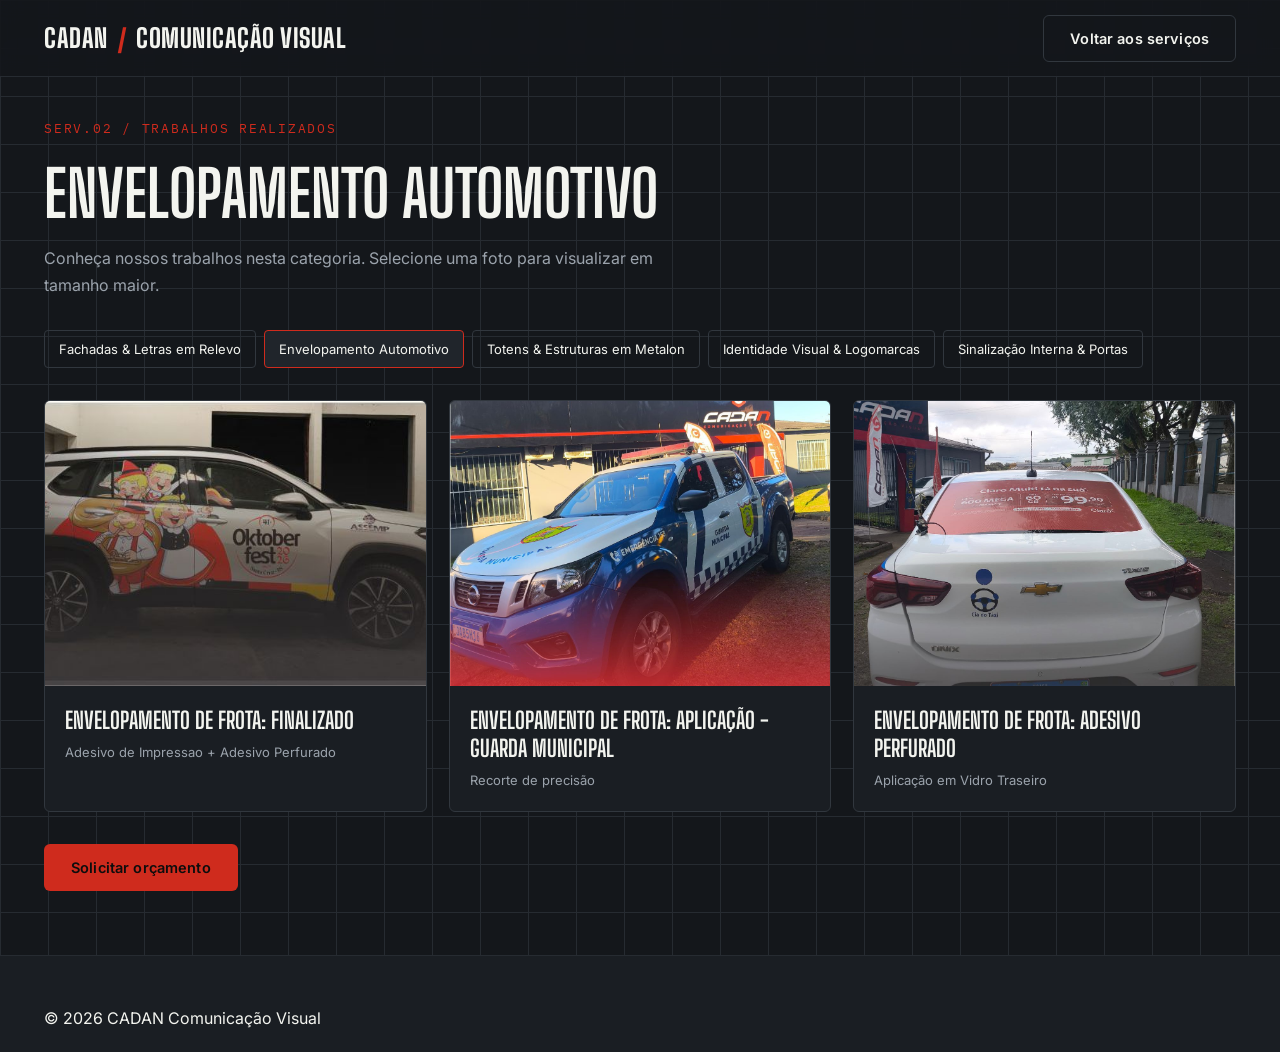
==== envelopamento.html @ c6b0a287 "Add files via upload" ====
<!DOCTYPE html>
<html lang="pt-BR">
<head>
<meta charset="UTF-8"><meta name="viewport" content="width=device-width, initial-scale=1.0">
<title>Envelopamento Automotivo — CADAN Comunicação Visual</title>
<meta name="description" content="Trabalhos de Envelopamento Automotivo da CADAN Comunicação Visual.">
<link rel="preconnect" href="https://fonts.googleapis.com">
<link href="https://fonts.googleapis.com/css2?family=Big+Shoulders+Display:wght@600;700;800;900&amp;family=Inter:wght@400;500;600;700&amp;family=IBM+Plex+Mono:wght@400;500&amp;display=swap" rel="stylesheet">
<link rel="stylesheet" href="galerias.css">
</head>
<body>
<header class="gallery-header"><div class="wrap nav"><a href="index.html" class="logo">CADAN<span> / </span>Comunicação Visual</a><a class="btn btn--ghost" href="index.html#servicos">Voltar aos serviços</a></div></header>
<main class="gallery-main grid-bg"><div class="wrap">
<div class="eyebrow">SERV.02 / Trabalhos realizados</div>
<h1>Envelopamento Automotivo</h1>
<p class="gallery-lede">Conheça nossos trabalhos nesta categoria. Selecione uma foto para visualizar em tamanho maior.</p>
<nav class="category-nav" aria-label="Categorias de trabalhos"><a href="fachadas.html">Fachadas &amp; Letras em Relevo</a><a href="envelopamento.html" aria-current="page">Envelopamento Automotivo</a><a href="totens-metalon.html">Totens &amp; Estruturas em Metalon</a><a href="identidade-visual.html">Identidade Visual &amp; Logomarcas</a><a href="sinalizacao.html">Sinalização Interna &amp; Portas</a></nav>
<!-- PARA ADICIONAR UMA FOTO: copie este bloco para dentro de .work-grid.
Se a página ainda não tem .work-grid, substitua .empty-gallery por <div class="work-grid"> e coloque os blocos dentro dela, fechando com </div>.
<figure class="work-card">
  <a class="work-photo" href="fotos/NOME-DA-FOTO.jpg" target="_blank" rel="noopener" aria-label="Ampliar foto do projeto">
    <img src="fotos/NOME-DA-FOTO.jpg" alt="Descrição do trabalho realizado" loading="lazy" width="800" height="600">
  </a>
  <figcaption><h2>Nome do projeto</h2><p>Material e acabamento</p></figcaption>
</figure>
-->
<div class="work-grid"><figure class="work-card">
  <a class="work-photo" href="fotos/portfolio-02-envelopamento-frota-a.jpg" target="_blank" rel="noopener" aria-label="Ampliar foto: Envelopamento de Frota: Finalizado">
    <img src="fotos/portfolio-02-envelopamento-frota-a.jpg" alt="Envelopamento de Frota: Finalizado" loading="lazy" width="800" height="600">
  </a>
  <figcaption><h2>Envelopamento de Frota: Finalizado</h2><p>Adesivo de Impressao + Adesivo Perfurado</p></figcaption>
</figure>
<figure class="work-card">
  <a class="work-photo" href="fotos/portfolio-02-envelopamento-frota-b.jpg" target="_blank" rel="noopener" aria-label="Ampliar foto: Envelopamento de Frota: Aplicação - Guarda Municipal ">
    <img src="fotos/portfolio-02-envelopamento-frota-b.jpg" alt="Envelopamento de Frota: Aplicação - Guarda Municipal " loading="lazy" width="800" height="600">
  </a>
  <figcaption><h2>Envelopamento de Frota: Aplicação - Guarda Municipal </h2><p>Recorte de precisão</p></figcaption>
</figure>
<figure class="work-card">
  <a class="work-photo" href="fotos/portfolio-02-envelopamento-frota-c.jpg" target="_blank" rel="noopener" aria-label="Ampliar foto: Envelopamento de Frota: Adesivo Perfurado">
    <img src="fotos/portfolio-02-envelopamento-frota-c.jpg" alt="Envelopamento de Frota: Adesivo Perfurado" loading="lazy" width="800" height="600">
  </a>
  <figcaption><h2>Envelopamento de Frota: Adesivo Perfurado</h2><p>Aplicação em Vidro Traseiro</p></figcaption>
</figure>
</div>
<a href="https://wa.link/sqr8dh" target="_blank" rel="noopener" class="btn btn--primary">Solicitar orçamento</a>
</div></main>
<footer><div class="wrap"><p>© 2026 CADAN Comunicação Visual</p></div></footer>
<script>
// Mostra uma mensagem discreta quando a foto ainda não foi enviada ao site.
document.querySelectorAll('.work-photo img').forEach(img => {
  const missing = () => {
    const link = img.parentElement;
    const label = document.createElement('span');
    label.textContent = 'Foto indisponível no momento';
    link.replaceChildren(label);
    link.removeAttribute('href');
    link.removeAttribute('aria-label');
  };
  img.addEventListener('error', missing, {once: true});
  if (img.complete && img.naturalWidth === 0) missing();
});
</script>
</body></html>
---- galerias.css ----
:root{
    --bg:#14171B;
    --bg-alt:#1A1E23;
    --surface:#20252B;
    --surface-2:#252B32;
    --ink:#F3F4EF;
    --ink-dim:#9BA3AC;
    --ink-faint:#5C636B;
    --orange:#CF2B1D;
    --orange-dim:#A82215;
    --blue:#E63A2B;
    --line:#31373E;
    --line-soft:#262B31;
    --radius:6px;
    --wrap:1240px;
  }
  *{box-sizing:border-box;margin:0;padding:0;}
  html{scroll-behavior:smooth;}
  body{
    background:var(--bg);
    color:var(--ink);
    font-family:'Inter',sans-serif;
    -webkit-font-smoothing:antialiased;
    overflow-x:hidden;
  }
  .mono{font-family:'IBM Plex Mono',monospace;}
  .display{font-family:'Big Shoulders Display',sans-serif;text-transform:uppercase;}
  img,svg{display:block;max-width:100%;}
  a{color:inherit;text-decoration:none;}
  ul{list-style:none;}
  button{font:inherit;cursor:pointer;}
  .wrap{max-width:var(--wrap);margin:0 auto;padding:0 24px;}
  ::selection{background:var(--orange);color:#14171B;}

  /* background blueprint grid */
  .grid-bg{
    background-image:
      linear-gradient(var(--line-soft) 1px, transparent 1px),
      linear-gradient(90deg, var(--line-soft) 1px, transparent 1px);
    background-size:48px 48px;
  }

  /* eyebrow / catalog label */
  .eyebrow{
    display:flex;align-items:center;gap:10px;
    font-family:'IBM Plex Mono',monospace;
    font-size:12.5px;letter-spacing:.14em;text-transform:uppercase;
    color:var(--orange);margin-bottom:12px;
  }

  /* corner register marks — signature element */
  .reg{position:relative;}
  .reg::before,.reg::after,.reg .rc1,.reg .rc2{
    content:'';position:absolute;width:14px;height:14px;
    border:1.5px solid var(--ink-faint);
    opacity:.55;pointer-events:none;transition:border-color .25s, opacity .25s;
  }
  .reg::before{top:-1px;left:-1px;border-right:none;border-bottom:none;}
  .reg::after{bottom:-1px;right:-1px;border-left:none;border-top:none;}
  .reg .rc1{top:-1px;right:-1px;border-left:none;border-bottom:none;}
  .reg .rc2{bottom:-1px;left:-1px;border-right:none;border-top:none;}
  .reg:hover::before,.reg:hover::after,.reg:hover .rc1,.reg:hover .rc2{
    border-color:var(--orange);opacity:1;
  }

  /* buttons */
  .btn{
    display:inline-flex;align-items:center;gap:9px;
    padding:14px 26px;border-radius:var(--radius);
    font-weight:600;font-size:14.5px;letter-spacing:.01em;
    border:1px solid transparent;transition:transform .18s ease, background .18s ease, border-color .18s ease;
    white-space:nowrap;
  }
  .btn:active{transform:scale(.97);}
  .btn--primary{background:var(--orange);color:#0D0D0D;}
  .btn--primary:hover{background:#ff6c39;}
  .btn--ghost{border-color:var(--line);color:var(--ink);}
  .btn--ghost:hover{border-color:var(--ink-dim);}
  .btn--wpp{background:#1FAF57;color:#fff;}
  .btn--wpp:hover{background:#22c463;}

  /* ---------------- HEADER ---------------- */
  header{
    position:fixed;top:0;left:0;right:0;z-index:100;
    background:rgba(20,23,27,.82);backdrop-filter:blur(10px);
    border-bottom:1px solid var(--line-soft);
  }
  .nav{display:flex;align-items:center;justify-content:space-between;height:76px;}
  .logo{display:flex;align-items:center;gap:9px;font-family:'Big Shoulders Display',sans-serif;font-weight:800;font-size:26px;letter-spacing:.02em;text-transform:uppercase;}
  .logo span{color:var(--orange);}
  .logo .dot{width:9px;height:9px;background:var(--orange);display:inline-block;border-radius:1px;}
  .logo-mark{height:34px;width:auto;}
  .nav-links{display:flex;align-items:center;gap:34px;}
  .nav-links a{
    font-size:14px;color:var(--ink-dim);font-weight:500;position:relative;padding:4px 0;
    transition:color .2s;
  }
  .nav-links a:hover{color:var(--ink);}
  .nav-links a::after{content:'';position:absolute;left:0;bottom:-2px;width:0;height:1px;background:var(--orange);transition:width .2s;}
  .nav-links a:hover::after{width:100%;}
  .nav-cta{display:flex;align-items:center;gap:16px;}
  .burger{display:none;flex-direction:column;gap:5px;background:none;border:none;padding:6px;}
  .burger span{width:22px;height:2px;background:var(--ink);}

  /* ---------------- HERO ---------------- */
  .hero{
    padding:140px 0 76px;position:relative;
    background:
      radial-gradient(ellipse 900px 500px at 82% 20%, rgba(207,43,29,.12), transparent 60%),
      radial-gradient(ellipse 700px 500px at 8% 90%, rgba(207,43,29,.08), transparent 60%),
      var(--bg);
  }
  .hero-grid{display:grid;grid-template-columns:1.05fr .95fr;gap:56px;align-items:center;}
  .hero-text{}
  .hero-stats--mobile{display:none;}
  .hero h1{
    font-family:'Big Shoulders Display',sans-serif;font-weight:800;
    font-size:clamp(40px,5.4vw,68px);line-height:.98;letter-spacing:.005em;
    text-transform:uppercase;
  }
  .hero h1 .accent{color:var(--orange);}
  .hero p.lede{
    margin-top:24px;font-size:17px;line-height:1.6;color:var(--ink-dim);max-width:480px;
  }
  .hero-actions{display:flex;gap:14px;margin-top:26px;flex-wrap:wrap;}
  .hero-stats{display:flex;gap:36px;margin-top:36px;padding-top:20px;border-top:1px solid var(--line-soft);}
  .hero-stats div b{display:block;font-family:'Big Shoulders Display',sans-serif;font-size:30px;font-weight:800;color:var(--ink);}
  .hero-stats div span{font-size:12.5px;color:var(--ink-faint);font-family:'IBM Plex Mono',monospace;text-transform:uppercase;letter-spacing:.06em;}

  .hero-art{position:relative;}
  .hero-art-frame{
    border:1px solid var(--line);background:var(--bg-alt);border-radius:var(--radius);
    padding:26px 18px 18px;position:relative;
  }
  .hero-art-frame .tag{
    position:absolute;top:-11px;left:18px;background:var(--bg);padding:0 8px;
    font-family:'IBM Plex Mono',monospace;font-size:11px;letter-spacing:.08em;color:var(--ink-faint);
  }

  /* ---------------- SECTION SHELL ---------------- */
  section{padding:84px 0;border-top:1px solid var(--line-soft);}
  .head-row{display:flex;justify-content:space-between;align-items:flex-end;gap:24px;margin-bottom:38px;flex-wrap:wrap;}
  .head-row h2{
    font-family:'Big Shoulders Display',sans-serif;font-weight:800;text-transform:uppercase;
    font-size:clamp(30px,3.6vw,44px);line-height:1;max-width:640px;
  }
  .head-row p{color:var(--ink-dim);max-width:380px;font-size:15px;line-height:1.6;}

  /* ---------------- SERVICES ---------------- */
  .services{background:var(--bg-alt);}
  .svc-grid{display:grid;grid-template-columns:repeat(3,1fr);gap:1px;background:var(--line-soft);border:1px solid var(--line-soft);}
  .svc-card{
    background:var(--bg-alt);padding:34px 30px 30px;position:relative;
    transition:background .25s;
  }
  .svc-card:hover{background:var(--surface);}
  .svc-num{font-family:'IBM Plex Mono',monospace;font-size:11.5px;color:var(--ink-faint);letter-spacing:.06em;margin-bottom:22px;display:block;}
  .svc-icon{width:40px;height:40px;color:var(--orange);margin-bottom:20px;}
  .svc-card h3{font-family:'Big Shoulders Display',sans-serif;font-size:22px;font-weight:700;text-transform:uppercase;margin-bottom:10px;letter-spacing:.01em;}
  .svc-card p{color:var(--ink-dim);font-size:14px;line-height:1.65;margin-bottom:18px;}
  .svc-specs{display:flex;flex-wrap:wrap;gap:6px;}
  .svc-specs span{
    font-family:'IBM Plex Mono',monospace;font-size:10.5px;color:var(--ink-faint);
    border:1px solid var(--line);padding:3px 8px;border-radius:3px;letter-spacing:.02em;
  }

  /* ---------------- PORTFOLIO ---------------- */
  .folio-grid{
    display:grid;grid-template-columns:repeat(4,1fr);grid-auto-rows:130px;gap:10px;
  }
  .folio-item{
    position:relative;overflow:hidden;border-radius:var(--radius);cursor:pointer;
    border:1px solid var(--line-soft);
  }
  .folio-item.s-a{grid-column:span 2;grid-row:span 3;}
  .folio-item.s-b{grid-column:span 2;grid-row:span 2;}
  .folio-item.s-c{grid-column:span 1;grid-row:span 3;}
  .folio-item.s-d{grid-column:span 1;grid-row:span 3;}
  .folio-item.s-e{grid-column:span 2;grid-row:span 2;}
  .folio-item.s-f{grid-column:span 2;grid-row:span 2;}
  .folio-item img{position:absolute;inset:0;width:100%;height:100%;object-fit:cover;transition:transform .4s ease, filter .3s ease, opacity .6s ease;}
  .folio-item:hover img{transform:scale(1.04);}
  .folio-overlay .p-name,.folio-overlay .p-spec{transition:opacity .3s ease;}
  .folio-overlay{
    position:absolute;inset:0;background:linear-gradient(180deg, transparent 40%, rgba(15,17,19,.92) 100%);
    display:flex;flex-direction:column;justify-content:flex-end;padding:16px;
    opacity:0;transform:translateY(8px);transition:opacity .3s ease, transform .3s ease;
  }
  .folio-item:hover .folio-overlay{opacity:1;transform:translateY(0);}
  .folio-overlay .p-name{font-family:'Big Shoulders Display',sans-serif;font-weight:700;font-size:19px;text-transform:uppercase;letter-spacing:.01em;}
  .folio-overlay .p-spec{font-family:'IBM Plex Mono',monospace;font-size:11px;color:var(--orange);margin-top:4px;letter-spacing:.03em;}
  .folio-more{text-align:center;margin-top:30px;}

  /* ---------------- INSTAGRAM ---------------- */
  .insta{position:relative;background:var(--bg-alt);}
  .insta-grid{display:grid;grid-template-columns:repeat(6,1fr);gap:12px;}
  .insta-item{aspect-ratio:1/1;border-radius:var(--radius);position:relative;overflow:hidden;border:1px solid var(--line-soft);}
  .insta-item img{position:absolute;inset:0;width:100%;height:100%;object-fit:cover;}
  .insta-item::after{
    content:'';position:absolute;inset:0;background:rgba(20,23,27,0);transition:background .25s;
    display:flex;align-items:center;justify-content:center;
  }
  .insta-item:hover::after{background:rgba(20,23,27,.35);}
  .insta-cta{display:flex;justify-content:center;margin-top:30px;}
  .insta-cta a{gap:10px;}

  /* ---------------- CLIENTS MARQUEE ---------------- */
  .clients{padding:64px 0;}
  .marquee{overflow:hidden;position:relative;border-top:1px solid var(--line-soft);border-bottom:1px solid var(--line-soft);padding:36px 0;}
  .marquee::before,.marquee::after{
    content:'';position:absolute;top:0;bottom:0;width:120px;z-index:2;
  }
  .marquee::before{left:0;background:linear-gradient(90deg,var(--bg),transparent);}
  .marquee::after{right:0;background:linear-gradient(270deg,var(--bg),transparent);}
  .marquee-track{display:flex;gap:64px;width:max-content;animation:scroll 17s linear infinite;}
  @keyframes scroll{from{transform:translateX(0);}to{transform:translateX(-50%);}}
  .client-chip{
    display:flex;align-items:center;gap:10px;
    font-family:'Big Shoulders Display',sans-serif;font-size:22px;font-weight:700;text-transform:uppercase;
    color:var(--ink-faint);letter-spacing:.03em;opacity:.75;transition:color .2s,opacity .2s;
  }
  .client-chip:hover{color:var(--ink);opacity:1;}
  .client-chip i{width:6px;height:6px;background:var(--ink-faint);border-radius:50%;display:inline-block;}

  /* ---------------- CTA STRIP ---------------- */
  .cta-strip{
    background:linear-gradient(120deg, var(--surface), var(--bg-alt));
    text-align:center;padding:68px 24px;
  }
  .cta-strip h2{font-family:'Big Shoulders Display',sans-serif;font-size:clamp(30px,4.4vw,52px);font-weight:800;text-transform:uppercase;max-width:760px;margin:0 auto 14px;line-height:1.02;}
  .cta-strip p{color:var(--ink-dim);max-width:520px;margin:0 auto 34px;font-size:15.5px;}

  /* ---------------- FOOTER ---------------- */
  footer{background:var(--bg-alt);border-top:1px solid var(--line-soft);padding:52px 0 24px;}
  .foot-grid{display:grid;grid-template-columns:1.3fr .8fr .8fr .9fr;gap:28px;padding-bottom:34px;border-bottom:1px solid var(--line-soft);}
  .foot-logo-img{height:54px;width:auto;margin-bottom:18px;}
  .foot-grid p{color:var(--ink-faint);font-size:13.5px;line-height:1.7;max-width:280px;}
  .foot-col h4{font-family:'IBM Plex Mono',monospace;font-size:12px;letter-spacing:.1em;text-transform:uppercase;color:var(--ink-dim);margin-bottom:16px;}
  .foot-col a,.foot-col li{display:block;color:var(--ink-faint);font-size:14px;margin-bottom:11px;transition:color .2s;}
  .foot-col a:hover{color:var(--orange);}
  .foot-bottom{display:flex;justify-content:space-between;align-items:center;padding-top:24px;flex-wrap:wrap;gap:12px;}
  .foot-bottom p{color:var(--ink-faint);font-size:12.5px;font-family:'IBM Plex Mono',monospace;}
  .foot-social{display:flex;gap:14px;}
  .foot-social a{width:34px;height:34px;border:1px solid var(--line);border-radius:50%;display:flex;align-items:center;justify-content:center;color:var(--ink-dim);transition:all .2s;}
  .foot-social a:hover{border-color:var(--orange);color:var(--orange);}

  /* ---------------- WHATSAPP FLOAT ---------------- */
  .wpp-float{
    position:fixed;bottom:26px;right:26px;z-index:200;
    width:58px;height:58px;border-radius:50%;background:#1FAF57;
    display:flex;align-items:center;justify-content:center;box-shadow:0 8px 24px rgba(0,0,0,.4);
    animation:pulse 2.4s ease-in-out infinite;
  }
  .wpp-float:hover{background:#22c463;}
  @keyframes pulse{0%,100%{box-shadow:0 8px 24px rgba(31,175,87,.25);}50%{box-shadow:0 8px 24px rgba(31,175,87,.55);}}

  @media (prefers-reduced-motion: reduce){
    html{scroll-behavior:auto;}
    .marquee-track{animation:none;}
    .wpp-float{animation:none;}
  }

  /* ---------------- RESPONSIVE ---------------- */
  @media (max-width:980px){
    .nav-links{display:none;}
    .burger{display:flex;}
    .nav-cta .btn--primary{display:none;}
    .logo{font-size:19px;gap:7px;}
    .logo-mark{height:26px;}
    .hero-grid{grid-template-columns:1.15fr .85fr;gap:16px;align-items:start;}
    .hero{padding-top:104px;}
    .svc-grid{grid-template-columns:repeat(2,1fr);grid-auto-rows:1fr;}
    .folio-grid{grid-template-columns:repeat(2,1fr);grid-auto-rows:150px;}
    .folio-item.s-a,.folio-item.s-e,.folio-item.s-f{grid-column:span 2;grid-row:span 2;}
    .folio-item.s-c,.folio-item.s-d{grid-column:span 1;grid-row:span 2;}
    .insta-grid{grid-template-columns:repeat(3,1fr);}
    .foot-grid{grid-template-columns:1fr 1fr;}
  }
  @media (max-width:600px){
    .wrap{padding:0 18px;}
    .btn{padding:11px 18px;font-size:13px;}
    .nav{height:64px;}
    .hero{padding-top:92px;}
    section{padding:52px 0;}
    .head-row{margin-bottom:26px;}
    .eyebrow{margin-bottom:9px;font-size:11px;}
    .head-row h2{font-size:clamp(26px,7vw,32px);}
    .head-row p{font-size:14px;max-width:100%;}
    #servicos .eyebrow,#portfolio .eyebrow,#instagram .eyebrow{justify-content:center;width:100%;}
    .svc-grid{grid-template-columns:repeat(2,1fr);grid-auto-rows:1fr;}
    .svc-card{padding:16px 14px 16px;display:flex;flex-direction:column;min-width:0;overflow-wrap:break-word;}
    .svc-card h3,.svc-card p{overflow-wrap:break-word;word-break:break-word;}
    .svc-specs{min-width:0;margin-top:auto;}
    .svc-specs span{white-space:normal;}
    .svc-num{margin-bottom:10px;font-size:10px;}
    .svc-icon{width:24px;height:24px;margin-bottom:9px;}
    .svc-card h3{font-size:14.5px;margin-bottom:6px;line-height:1.05;}
    .svc-card p{font-size:11.5px;line-height:1.45;margin-bottom:10px;}
    .svc-specs{gap:4px;}
    .svc-specs span{font-size:8.5px;padding:2px 6px;}
    .hero h1{font-size:clamp(20px,6.2vw,26px);letter-spacing:0;}
    .hero p.lede{font-size:11px;line-height:1.45;margin-top:10px;}
    .hero-actions{margin-top:14px;gap:8px;flex-direction:column;align-items:stretch;}
    .hero-actions .btn{padding:9px 14px;font-size:11.5px;justify-content:center;}
    .hero-stats--desktop{display:none;}
    .hero-stats--mobile{display:flex;}
    .hero-stats{gap:12px;flex-wrap:wrap;margin-top:12px;padding-top:12px;}
    .hero-stats--mobile{border-top:none;margin-top:10px;padding-top:0;}
    .hero-stats div b{font-size:16px;}
    .hero-stats div span{font-size:8.5px;}
    .eyebrow{font-size:9px;gap:6px;}
    .eyebrow::before{width:14px;}
    .hero-art-frame{padding:18px 8px 8px;}
    .hero-art-frame .tag{font-size:7.5px;top:-8px;left:10px;padding:0 5px;}
    .hero-art-frame img{height:160px !important;}
    #portfolio{padding:36px 0;}
    .folio-grid{grid-template-columns:repeat(2,1fr);grid-auto-rows:150px;gap:8px;}
    .folio-item.s-a,.folio-item.s-b,.folio-item.s-e,.folio-item.s-f{grid-column:span 2;grid-row:span 1;}
    .folio-item.s-c,.folio-item.s-d{grid-column:span 1;grid-row:span 1;}
    .folio-more{margin-top:18px;}
    .insta-grid{grid-template-columns:repeat(2,1fr);}
    .clients{padding:44px 0;}
    .marquee{padding:26px 0;}
    .cta-strip{padding:52px 20px;}
    .foot-grid{grid-template-columns:repeat(3,1fr);gap:20px 10px;}
    .foot-grid>div:first-child{grid-column:span 3;text-align:center;}
    .foot-logo-img{height:40px;display:block;margin:0 auto 14px;}
    .foot-grid p{font-size:12px;max-width:100%;margin:0 auto;}
    .foot-col h4{font-size:9px;margin-bottom:9px;letter-spacing:.06em;}
    .foot-col a,.foot-col li{font-size:10.5px;margin-bottom:7px;line-height:1.35;}
    .foot-bottom{flex-direction:column;align-items:center;text-align:center;}
    .wpp-float{width:52px;height:52px;bottom:18px;right:18px;}
  }

.gallery-main{padding:120px 0 64px;min-height:80vh;}
.gallery-main h1{font-family:'Big Shoulders Display',sans-serif;text-transform:uppercase;font-size:clamp(34px,6vw,64px);line-height:1.05;margin:24px 0 18px;}
.gallery-lede{color:var(--ink-dim);line-height:1.7;max-width:660px;}
.category-nav{display:flex;flex-wrap:wrap;gap:8px;margin:30px 0;}
.category-nav a{border:1px solid var(--line);padding:10px 14px;border-radius:4px;font-size:13px;}
.category-nav a[aria-current]{border-color:var(--orange);background:var(--surface);}
.work-grid{display:grid;grid-template-columns:repeat(3,minmax(0,1fr));gap:22px;margin:32px 0;}
.work-card{background:var(--bg-alt);border:1px solid var(--line);border-radius:6px;overflow:hidden;}
.work-photo{display:flex;width:100%;aspect-ratio:4/3;background:var(--surface);align-items:center;justify-content:center;}
.work-photo img{width:100%;height:100%;object-fit:cover;}
.work-photo span{padding:24px;color:var(--ink-dim);text-align:center;}
.work-card figcaption{padding:20px;}
.work-card h2{font-family:'Big Shoulders Display',sans-serif;font-size:23px;text-transform:uppercase;}
.work-card p{font-size:13px;color:var(--ink-dim);margin-top:8px;line-height:1.6;}
.empty-gallery{padding:48px 24px;border:1px solid var(--line);background:var(--bg-alt);margin:32px 0;}
.empty-gallery p{color:var(--ink-dim);margin-top:12px;}
.gallery-header .nav{gap:16px;}
a:focus-visible{outline:2px solid var(--orange);outline-offset:4px;}
@media(max-width:980px){.work-grid{grid-template-columns:repeat(2,minmax(0,1fr));}}
@media(max-width:600px){.work-grid{grid-template-columns:1fr;}.gallery-main{padding-top:96px;}.gallery-header .logo{font-size:19px;}.gallery-header .btn{white-space:normal;text-align:center;}}
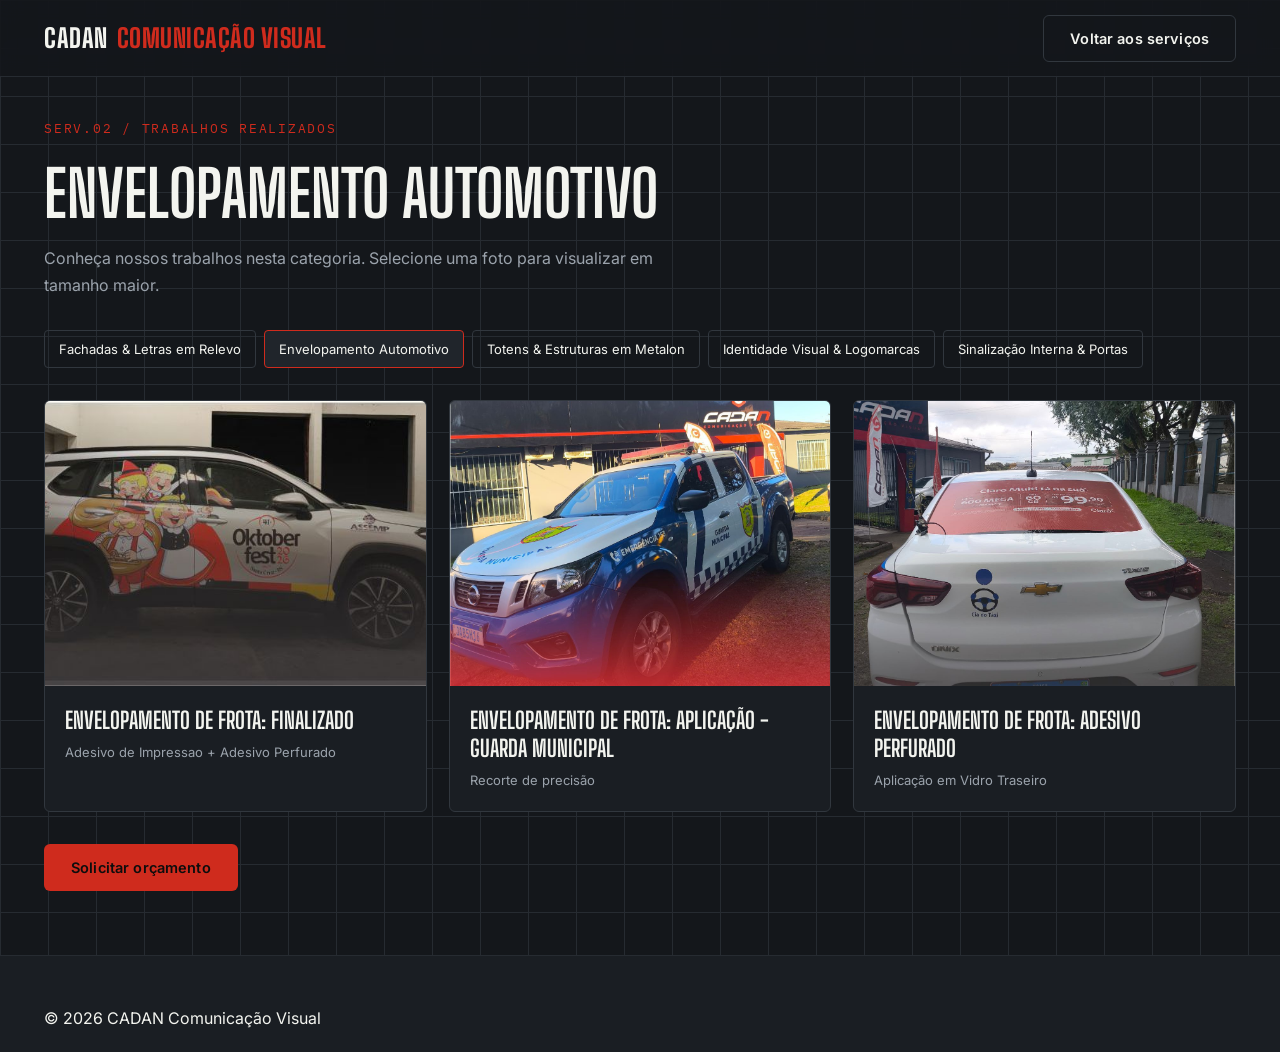
==== commit ac84bb89: "Update envelopamento.html" ====
--- a/envelopamento.html
+++ b/envelopamento.html
@@ -9,7 +9,7 @@
 <link rel="stylesheet" href="galerias.css">
 </head>
 <body>
-<header class="gallery-header"><div class="wrap nav"><a href="index.html" class="logo">CADAN<span> / </span>Comunicação Visual</a><a class="btn btn--ghost" href="index.html#servicos">Voltar aos serviços</a></div></header>
+<header class="gallery-header"><div class="wrap nav"><a href="index.html" class="logo">CADAN<span>Comunicação Visual</a><a class="btn btn--ghost" href="index.html#servicos">Voltar aos serviços</a></div></header>
 <main class="gallery-main grid-bg"><div class="wrap">
 <div class="eyebrow">SERV.02 / Trabalhos realizados</div>
 <h1>Envelopamento Automotivo</h1>
@@ -61,4 +61,4 @@
   if (img.complete && img.naturalWidth === 0) missing();
 });
 </script>
-</body></html>+</body></html>
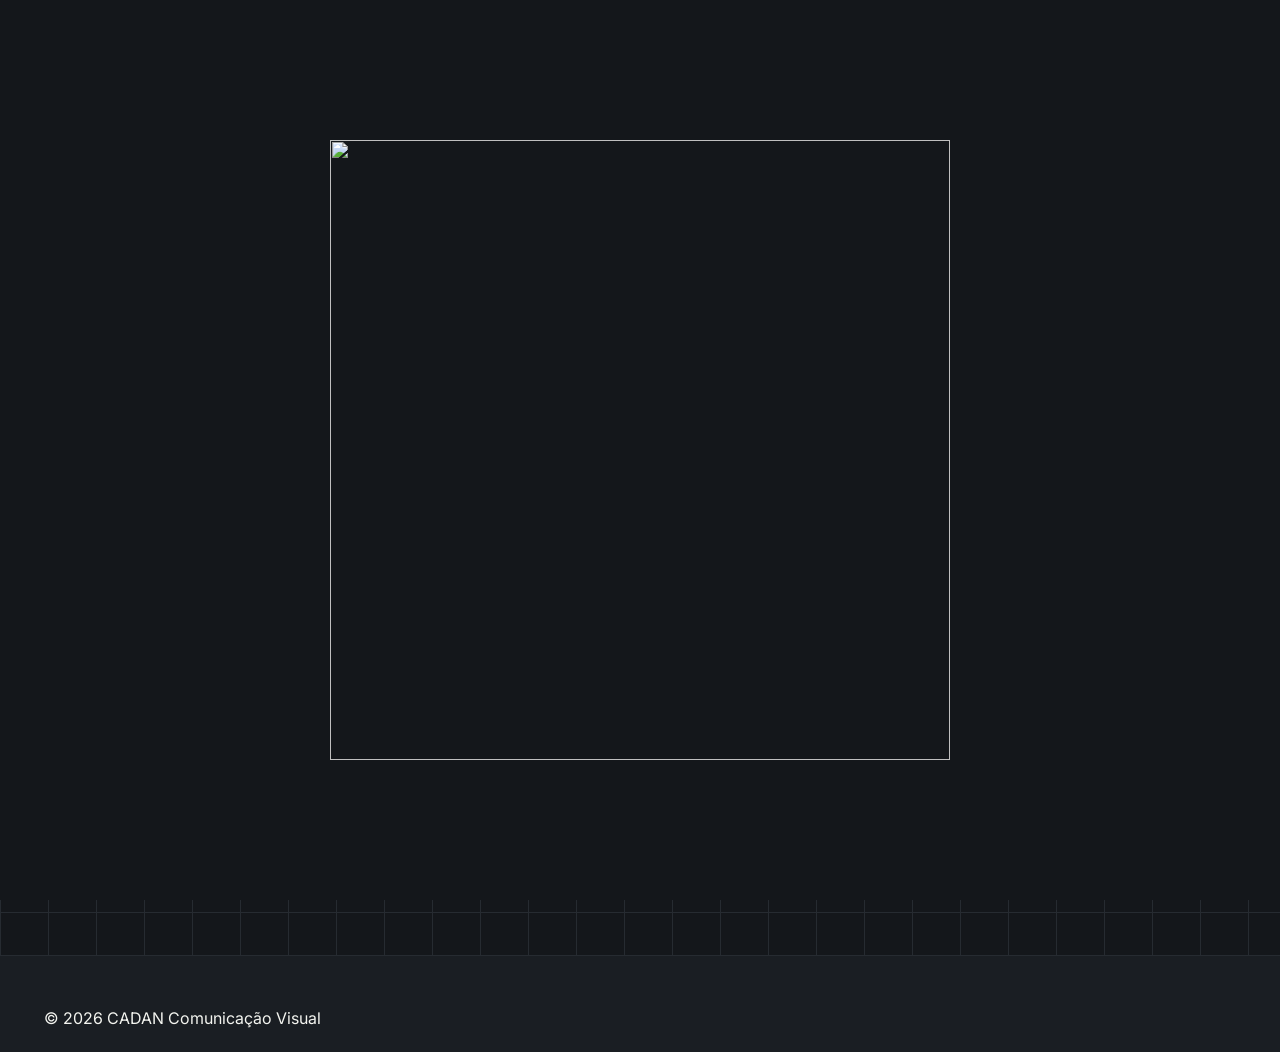
==== commit b240203b: "Add files via upload" ====
--- a/envelopamento.html
+++ b/envelopamento.html
@@ -7,9 +7,17 @@
 <link rel="preconnect" href="https://fonts.googleapis.com">
 <link href="https://fonts.googleapis.com/css2?family=Big+Shoulders+Display:wght@600;700;800;900&amp;family=Inter:wght@400;500;600;700&amp;family=IBM+Plex+Mono:wght@400;500&amp;display=swap" rel="stylesheet">
 <link rel="stylesheet" href="galerias.css">
+<link rel="stylesheet" href="carregamento.css">
+<script src="carregamento.js" defer></script>
+<style>
+/* Mesma marca vetorial e dimensões da página inicial. */
+.gallery-header .logo{display:flex;align-items:center;flex-shrink:0;line-height:0;}
+.gallery-header .logo-mark{display:block;width:132px;height:auto;max-height:60px;object-fit:contain;}
+@media(max-width:980px){.gallery-header .logo-mark{width:116px;height:auto;max-height:52px;}}
+</style>
 </head>
 <body>
-<header class="gallery-header"><div class="wrap nav"><a href="index.html" class="logo">CADAN<span>Comunicação Visual</a><a class="btn btn--ghost" href="index.html#servicos">Voltar aos serviços</a></div></header>
+<header class="gallery-header"><div class="wrap nav"><a href="index.html" class="logo" aria-label="CADAN Comunicação Visual — início"><img src="[data-uri]" alt="CADAN Comunicação Visual" class="logo-mark" width="132" height="59"></a><a class="btn btn--ghost" href="index.html#servicos">Voltar aos serviços</a></div></header>
 <main class="gallery-main grid-bg"><div class="wrap">
 <div class="eyebrow">SERV.02 / Trabalhos realizados</div>
 <h1>Envelopamento Automotivo</h1>
@@ -61,4 +69,4 @@
   if (img.complete && img.naturalWidth === 0) missing();
 });
 </script>
-</body></html>
+</body></html>
--- a/carregamento.css
+++ b/carregamento.css
@@ -0,0 +1,28 @@
+/* Carregamento CADAN: animação vetorial leve, sem depender de um GIF. */
+.page-loader{position:fixed;inset:0;z-index:10000;display:flex;flex-direction:column;align-items:center;justify-content:center;gap:20px;background:#14171B;color:#F3F4EF;cursor:progress;}
+.page-loader[hidden]{display:none!important;}
+.page-loader svg,.page-loader img{display:block;width:72px;height:72px;object-fit:contain;}
+.page-loader svg{color:#CF2B1D;animation:cadan-loader-turn 1.8s ease-in-out infinite;}
+.page-loader p{font:500 12px/1.5 Arial,sans-serif;letter-spacing:.16em;text-transform:uppercase;}
+@keyframes cadan-loader-turn{from{transform:rotate(0deg)}to{transform:rotate(180deg)}}
+@media(prefers-reduced-motion:reduce){.page-loader svg{animation:none;}.page-loader img{display:none;}}
+
+.page-loader img {
+  width: 620px;
+  height: 620px;
+  max-width: 80vw;
+  max-height: 80vh;
+  object-fit: contain;
+}
+.page-loader {
+  opacity: 1;
+  transition: opacity 0.5s ease;
+}
+
+.page-loader.page-loader--saindo {
+  opacity: 0;
+  pointer-events: none;
+}
+.page-loader[hidden] {
+  display: none !important;
+}
